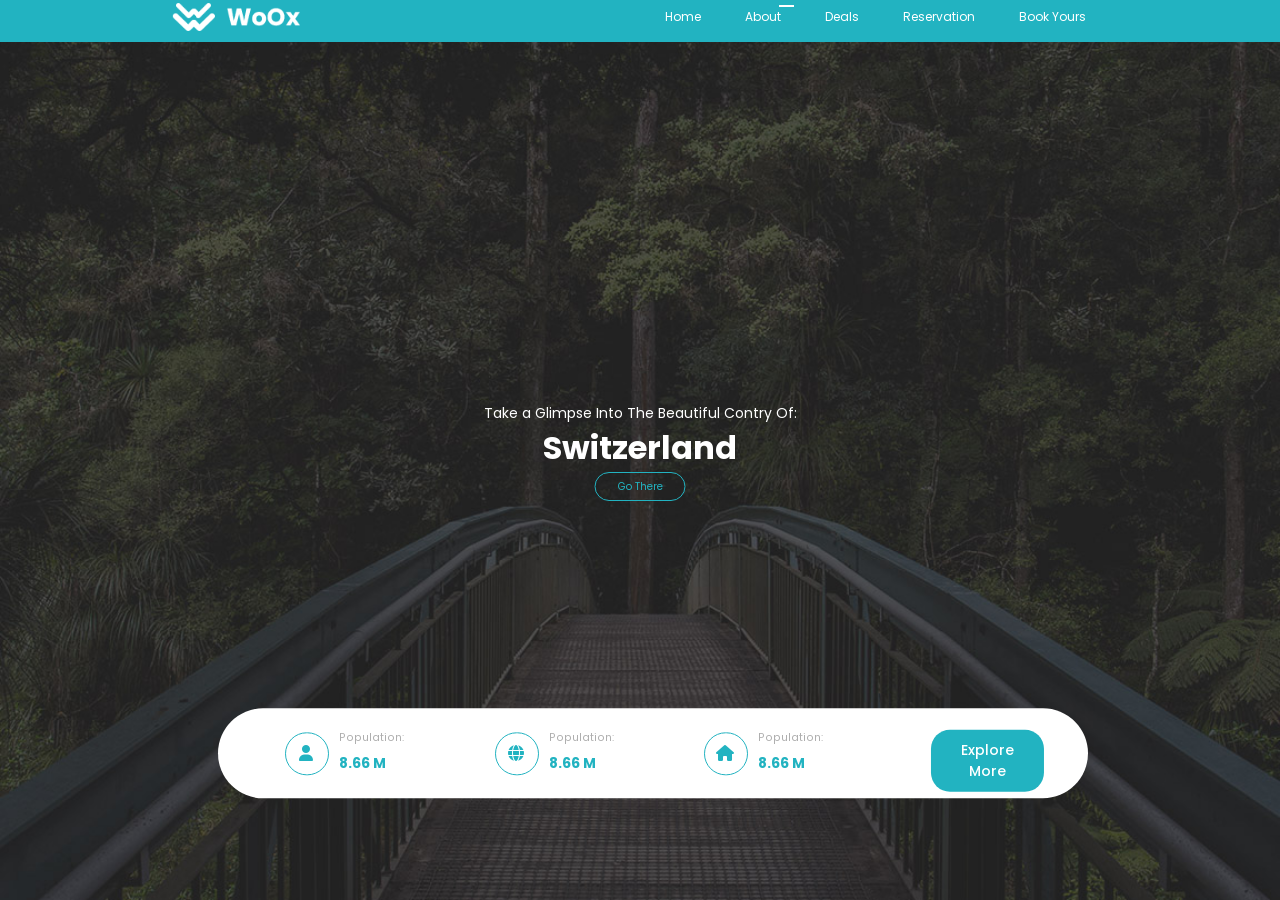
==== solution/index.html @ 1e4cce88 "Partie 1" ====
<!-- Le code relatif à l'execution de l'exercice se trouvera dans ce dossier 'Solution' -->

<!DOCTYPE html>
<html lang="en">

<head>
    <meta charset="UTF-8">
    <meta name="viewport" content="width=device-width, initial-scale=1.0">
    <link rel="stylesheet" href="style.css">
    <link rel="stylesheet" href="https://cdnjs.cloudflare.com/ajax/libs/font-awesome/6.7.2/css/all.min.css">
    <title>WoOX</title>
</head>

<body>
    <header>
        <!-- <img src="./assets/images/banner.jpg" class="banner" alt="banner"> -->
        <div class="navbar">
            <img src="./assets/images/logo.png" class="logo" alt="logo">
            <div class="list">
                <span class="home"></span>
                <ul>
                    <li>Home</li>
                    <li>About</li>
                    <li>Deals</li>
                    <li>Reservation</li>
                    <li>Book Yours</li>
                </ul>
            </div>
        </div>

        <div class="land">
            <div class="text">
                <p>Take a Glimpse Into The Beautiful Contry Of:</p>
                <h1>Switzerland</h1>
            </div>
            <span class="btn-submit" type="submit">Go There</span>
        </div>
        <div class="grid">
            <div class="pop">
               <span id="user"><i class="fa fa-user" aria-hidden="true"></i></span>  
                <div class="pop1">
                    <h6>Population:</h6>
                    <p>8.66 M</p>
                </div>
            </div>
            <div class="pop">
                <span id="user"><i class="fa fa-globe" aria-hidden="true"></i></span>
                <div class="pop1">
                    <h6>Population:</h6>
                    <p>8.66 M</p>
                </div>
            </div>
            <div class="pop">
                <span id="user"><i class="fa fa-home" aria-hidden="true"></i></span>
                <div class="pop1">
                    <h6>Population:</h6>
                    <p>8.66 M</p>
                </div>
            </div>
            <div class="btn-pop1">
                <span class="btn-valide">Explore More</span>
            </div>
        </div>
    </header>

    <!-- <section>
        <div class="grid1">
            <div class="visit">
                <h2>Visit One Of Our Countries Now</h2>
                <p>Lorem ipsum dolor sit amet consectetur adipisicing elit. Esse, amet <br> sint eius modi nisi
                    praesentium.
                </p>
            </div>
            <div class="travel">
                <div class="city">
                    <div class="three-row">
                        <div class="city1">
                            <img src="./assets/images/country-01.jpg" class="country" alt="">
                            <div class="one">
                                <div class="explore">
                                    <div>
                                        <h4>SWITZERLAND</h4>
                                        <p>Europe</p>
                                    </div>
                                    <span class="btn-more">Explore More</span>
                                </div>
                                <div>
                                    <p>
                                        WoOX ipsum dolor sit amet consectetur adipisicing elit. Esse, amet sint eius
                                        modi nisi praesentium. Lorem ipsum dolor sit amet consectetur adipisicing elit.
                                    </p>
                                    <hr>
                                    <div class="poup">
                                        <div class="popp">
                                            <i class="fa fa-user" aria-hidden="true"></i>
                                            <p class="nameuser">8.66 Mil People</p>
                                        </div>
                                        <div class="popp">
                                            <i class="fa fa-globe" aria-hidden="true"></i>
                                            <p>41.290 km2</p>
                                        </div>
                                        <div class="popp">
                                            <i class="fa fa-home" aria-hidden="true"></i>
                                            <p> $1.100.200</p>
                                        </div>
                                    </div>
                                    <hr>
                                    <div class="popp direction">
                                        <p>Need Directions ?</p>
                                        <i class="fa fa-long-arrow-right arrow" aria-hidden="true"></i>
                                    </div>
                                </div>
                                <div>
                                </div>
                            </div>
                        </div>
                        <hr class="row0">
                        <div class="city1">
                            <img src="./assets/images/country-02.jpg" class="country" alt="">
                            <div class="one">
                                <div class="explore">
                                    <div>
                                        <h4>CARIBBEAN</h4>
                                        <p>North America</p>
                                    </div>
                                    <span class="btn-more">Explore More</span>
                                </div>
                                <div class="">
                                    <p>
                                        WoOX ipsum dolor sit amet consectetur adipisicing elit. Esse, amet sint eius
                                        modi
                                        nisi praesentium. Lorem ipsum dolor sit amet consectetur adipisicing elit.
                                    </p>
                                    <hr>
                                    <div class="poup">
                                        <div class="popp">
                                            <i class="fa fa-user" aria-hidden="true"></i>
                                            <p class="nameuser">44.48 Mil People</p>
                                        </div>
                                        <div class="popp">
                                            <i class="fa fa-globe" aria-hidden="true"></i>
                                            <p>275.400 km2</p>
                                        </div>
                                        <div class="popp">
                                            <i class="fa fa-home" aria-hidden="true"></i>
                                            <p> $946.000</p>
                                        </div>
                                    </div>
                                    <hr>
                                    <div class="popp direction">
                                        <p>Need Directions ?</p>
                                        <i class="fa fa-long-arrow-right arrow" aria-hidden="true"></i>
                                    </div>
                                </div>
                                <div>
                                </div>
                            </div>
                        </div>
                        <hr class="row0">
                        <div class="city1">
                            <img src="./assets/images/country-03.jpg" class="country" alt="">
                            <div class="one">
                                <div class="explore">
                                    <div>
                                        <h4>FRANCE</h4>
                                        <p>Europe</p>
                                    </div>
                                    <span class="btn-more">Explore More</span>
                                </div>
                                <div class="text-3">
                                    <p>
                                        WoOX ipsum dolor sit amet consectetur adipisicing elit. Esse,<span>small amount
                                            of PayPal</span>
                                        nisi praesentium. Lorem ipsum dolor sit amet consectetur adipisicing elit.
                                    </p>
                                    <hr>
                                    <div class="poup">
                                        <div class="popp">
                                            <i class="fa fa-user" aria-hidden="true"></i>
                                            <p class="nameuser">67.41 Mil People</p>
                                        </div>
                                        <div class="popp">
                                            <i class="fa fa-globe" aria-hidden="true"></i>
                                            <p>551.500 km2</p>
                                        </div>
                                        <div class="popp">
                                            <i class="fa fa-home" aria-hidden="true"></i>
                                            <p> $425.600</p>
                                        </div>
                                    </div>
                                    <hr>
                                    <div class="popp direction">
                                        <p>Need Directions ?</p>
                                        <i class="fa fa-long-arrow-right arrow" aria-hidden="true"></i>
                                    </div>
                                </div>
                                <div>
                                </div>
                            </div>
                        </div>
                    </div>

                    <div class="maps">
                        <img src="./assets/images/map.png" class="map" alt="">
                    </div>
                </div>
                <div class="circle">
                    <i class="fa fa-long-arrow-left" aria-hidden="true"></i>
                    <span id="circle1" class="circle1">1</span>
                    <span id="circle2">2</span>
                    <span id="circle1" class="circle3">3</span>
                    <i class="fa fa-long-arrow-right" aria-hidden="true"></i>
                </div>
            </div>
        </div>
    </section>
    <footer>
        <div class="footer">
            <div class="img">
                <div class="reservation">
                    <h2>ARE YOU LOOKING TO TRAVEL ?</h2>
                <p>Make A Reservation By Clicking The Button</p>
                </div>
                <span class="btn-book">Book Yours Now</span>
            </div>
            <div class="bg-footer">
                <p>Copyright © 2036 WoOx Travel Company. All rights reserved.</p>
                <p>Design: <a href="#">TemplateMo</a></p>
            </div>
        </div>
    </footer> -->
</body>

</html>
---- solution/style.css ----
@import url('https://fonts.googleapis.com/css2?family=Poppins:ital,wght@0,100;0,200;0,300;0,400;0,500;0,600;0,700;0,800;0,900;1,100;1,200;1,300;1,400;1,500;1,600;1,700;1,800;1,900&display=swap');

body {
    font-family: "poppins", sans-serif;
    height: 100vh;
    background: url(./assets/images/banner.jpg) center/cover;
    position: relative;
}

* {
    margin: 0;
    padding: 0;
}

.navbar {
    display: flex;
    background-color: #22b3c1;
    width: 100%;
    height: 50px;
    position: absolute;
    top: -8px;
    justify-content: space-around;
    align-items: center;
}

.logo {
    width: 8rem;
    cursor: pointer;
}

.list ul {
    display: flex;
    align-items: center;
}

.list li {
    list-style: none;
    color: white;
    cursor: pointer;
    padding: 22px;
    font-family: "poppins", sans-serif;
    font-size: 12px;
}

.home {
    border-top: 2px solid #fff;
    width: 15px;
    position: absolute;
    top: 26%;
    right: 38%;
}

header .land {
    position: absolute;
    top: 50%;
    left: 50%;
    color: #fff;
    text-align: center;
    transform: translate(-50%, -50%);
}

.text p {
    font-size: 14px;
}

header .btn-submit {
    border: 1px solid #22b3c1;
    border-radius: 24px;
    font-size: 10px;
    padding: 2% 7%;
    color: #22b3c1;
    cursor: pointer;
}

header .grid {
    position: absolute;
    bottom: 13%;
    left: 17%;
    width: 68%;
    height: 10%;
    background-color: white;
    text-align: center;
    border-radius: 50px;
    transform: translateY(17%);
}

.grid {
    display: flex;
    justify-content: space-evenly;
}

.grid .pop {
    display: flex;
    align-items: center;
    margin-right: 9%;
    margin-left: -20%;
}

.grid .pop #user {
    background: #fff;
    border: 1px solid #22b3c1;
    border-radius: 50px;
    height: 25px;
    width: 26px;
    padding: 8px;
}

.grid .pop1 {
    display: block;
    padding: 10px;
}

.grid .pop1 h6 {
    color: #afafaf;
    font-weight: 400;
    position: absolute;
    top: 24%
}

.grid .pop1 p {
    position: absolute;
    font-size: 14px;
    font-weight: 700;
    color: #22b3c1;
}

.grid .pop i {
    color: #22b3c1;
    margin-left: 5%;
    margin-right: 12%;
}

.grid .btn-pop1 {
    background-color: #22b3c1;
    width: 13%;
    position: absolute;
    top: 36%;
    right: 7%;
    transform: translate(15%, -17%);
    border-radius: 19px;
    cursor: pointer;
}

span.btn-valide {
    display: flex;
    justify-content: center;
    align-items: center;
    font-size: 14px;
    padding: 10px;
    color: #ffffff;
    font-weight: 500;
}

/* Début de la section de la page */

/* section .grid1 {
    padding: 5% 22%;
}

section .grid1 .visit {
    display: flex;
    flex-direction: column;
}

.visit p {
    font-size: 11px;
    margin: 0;
    color: #afafaf;
}

.grid1 .travel {
    padding-top: 7%;
}

.grid1 .city1 {
    display: flex;
    flex-direction: row;
    margin: 4% 0%;
}

.one {
    width: 85vh;
    padding-left: 2%;
}

.city1 .explore {
    display: flex;
    justify-content: space-between;
    margin-top: -2%;
    line-height: 0px;
}

.grid1 .country {
    width: 47%;
    height: 27vh;
    border-radius: 8%;
}

.city1 p {
    font-size: 10px;
    color: #afafaf;
}

span.btn-more {
    background-color: #22b3c1;
    position: absolute;
    right: 33%;
    margin-top: 8px;
    font-size: 14px;
    border-radius: 19px;
    cursor: pointer;
    padding: 16px;
    color: #ffffff
}

.poup {
    display: flex;
    justify-content: space-between;
}

.popp {
    display: flex;
    flex-direction: row;
    align-items: center;
    color: #afafaf;
}

.popp .nameuser,
.arrow {
    margin-left: 10px;
}

.popp .fa-globe,
.fa-home {
    margin-right: 10px;
}

.direction {
    cursor: pointer;
}

.direction p {
    color: #22b3c1;
    font-size: 12px;
}

.direction i {
    color: #22b3c1;
}

.three-row .row0 {
    width: 100%;
    margin-left: 0%;
}

.text-3 p {
    cursor: pointer;
}

.text-3 p span,
.fa-long-arrow-left {
    color: #22b3c1;
}

.grid1 .city {
    display: flex;
    flex-direction: row;
    width: 76vw 1094.4px;
}

.city .map {
    border-radius: 7%;
    width: 33vh;
    margin-left: 20%;
}

.travel .circle {
    position: relative;
    left: 27%;
    margin-top: 3%;
    cursor: pointer;
}

.circle .fa-long-arrow-right {
    margin-left: 16%;
    color: #22b3c1;
}

#circle1 {
    height: 25px;
    width: 26px;
    border: 1px solid #22b3c1;
    position: absolute;
    border-radius: 150px;
    text-align: center;
    color: #22b3c1;
}

.circle1 {
    margin-left: 1%;
}

#circle2 {
    height: 25px;
    width: 26px;
    background-color: #22b3c1;
    border: 1px solid #22b3c1;
    position: absolute;
    border-radius: 150px;
    text-align: center;
    color: #ffffff;
    left: 8.5%;
}

.circle3 {
    margin-left: 11%;
}

footer .img {
    background: url(./assets/images/cta-bg.jpg) center/cover;
    display: flex;
    flex-direction: row;
    justify-content: space-around;
    align-items: center;
    color: #ffffff;
    padding: 3%;
}

.img span.btn-book {
    border: 1px solid #fff;
    border-radius: 30px;
    width: 8%;
    padding: 9px;
    font-size: 11px;
    text-align: center;
    cursor: pointer;
}

.bg-footer {
    background: #22b3c1;
    margin-top: -2%;
    padding: 10px;
    text-align: center;
}

.bg-footer p {
    line-height: 13px;
    color: #fff;
    font-size: 12px;
    font-weight: 300;
}

.bg-footer a {
    text-decoration: none;
    color: #fff;
} */
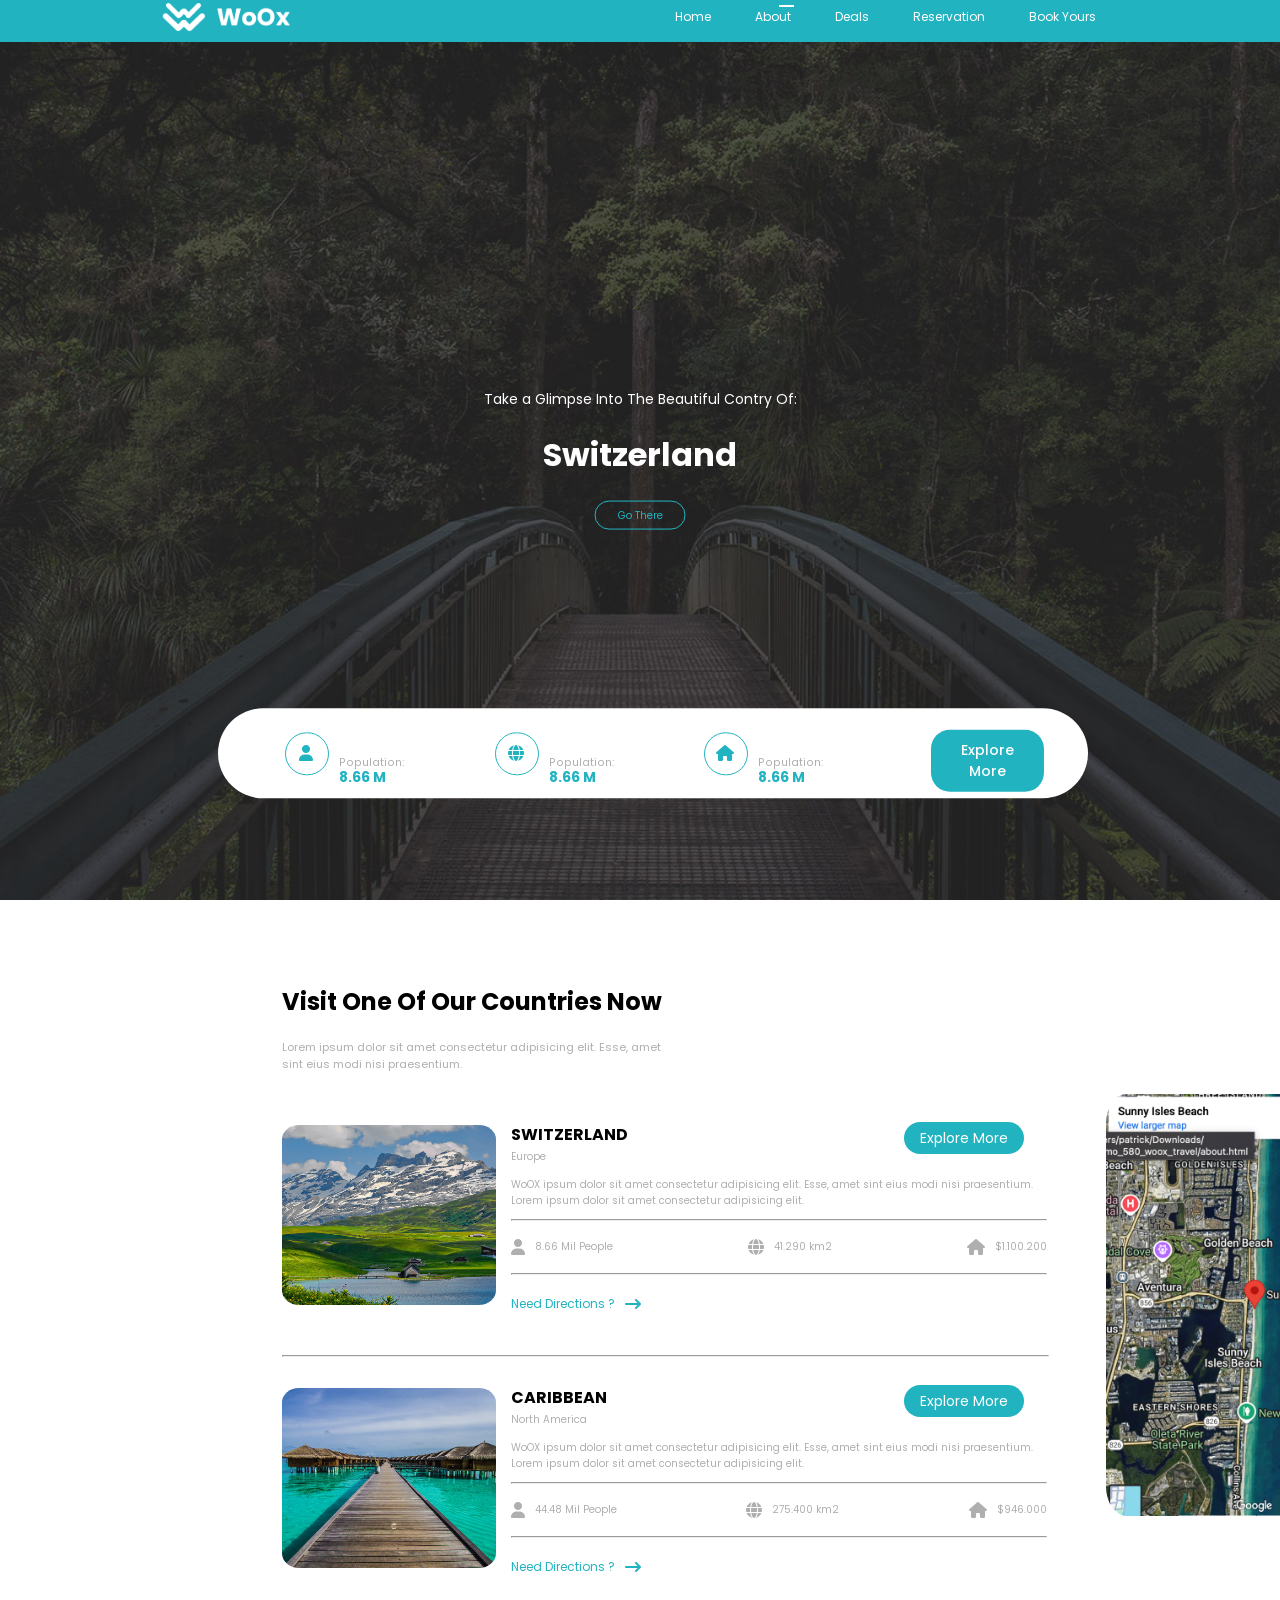
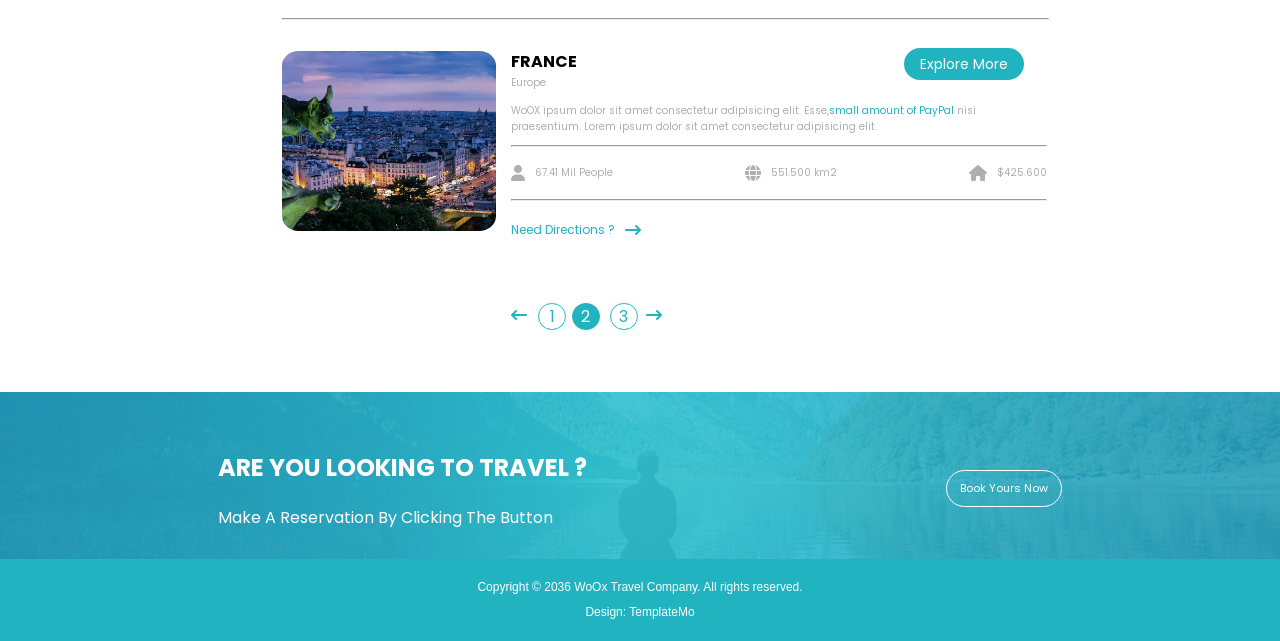
==== commit 7e9dc3e0: "partie 2" ====
--- a/solution/index.html
+++ b/solution/index.html
@@ -1,4 +1,3 @@
-
 <!-- Le code relatif à l'execution de l'exercice se trouvera dans ce dossier 'Solution' -->
 
 <!DOCTYPE html>
@@ -64,7 +63,7 @@
         </div>
     </header>
 
-    <!-- <section>
+    <section>
         <div class="grid1">
             <div class="visit">
                 <h2>Visit One Of Our Countries Now</h2>
@@ -229,7 +228,7 @@
                 <p>Design: <a href="#">TemplateMo</a></p>
             </div>
         </div>
-    </footer> -->
+    </footer> 
 </body>
 
 </html>
--- a/solution/style.css
+++ b/solution/style.css
@@ -2,14 +2,15 @@
 
 body {
     font-family: "poppins", sans-serif;
+    margin: 0;
+    padding: 0;
+}
+
+header {
     height: 100vh;
     background: url(./assets/images/banner.jpg) center/cover;
     position: relative;
-}
-
-* {
-    margin: 0;
-    padding: 0;
+    background-repeat: no-repeat;
 }
 
 .navbar {
@@ -153,7 +154,7 @@
 
 /* Début de la section de la page */
 
-/* section .grid1 {
+section .grid1 {
     padding: 5% 22%;
 }
 
@@ -169,7 +170,7 @@
 }
 
 .grid1 .travel {
-    padding-top: 7%;
+    padding-top: 3%;
 }
 
 .grid1 .city1 {
@@ -191,8 +192,8 @@
 }
 
 .grid1 .country {
-    width: 47%;
-    height: 27vh;
+    width: 40%;
+    height: 20vh;
     border-radius: 8%;
 }
 
@@ -204,7 +205,7 @@
 span.btn-more {
     background-color: #22b3c1;
     position: absolute;
-    right: 33%;
+    right: 20%;
     margin-top: 8px;
     font-size: 14px;
     border-radius: 19px;
@@ -246,6 +247,11 @@
 
 .direction i {
     color: #22b3c1;
+}
+
+.line {
+    /* border-bottom-width: thin;
+     border-bottom-style: solid; */
 }
 
 .three-row .row0 {
@@ -276,7 +282,7 @@
 
 .travel .circle {
     position: relative;
-    left: 27%;
+    left: 32%;
     margin-top: 3%;
     cursor: pointer;
 }
@@ -353,4 +359,4 @@
 .bg-footer a {
     text-decoration: none;
     color: #fff;
-} */+}
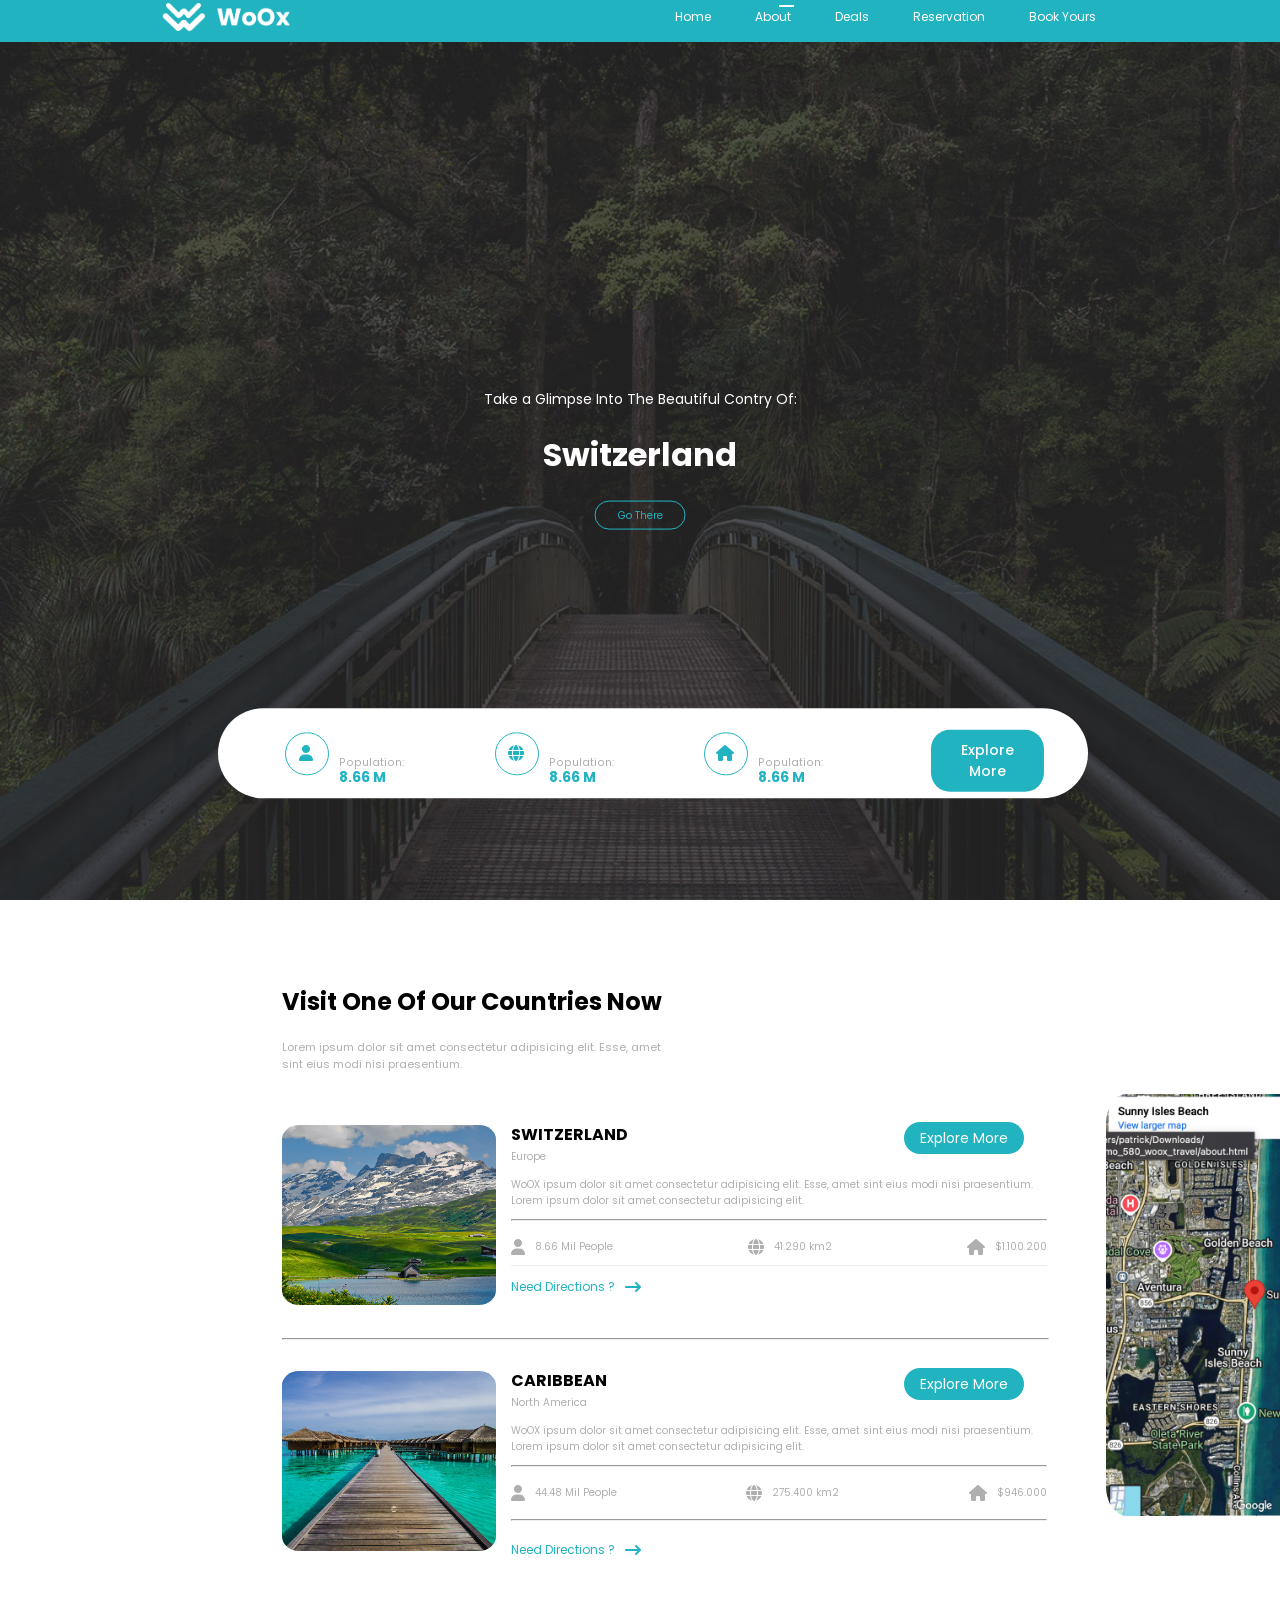
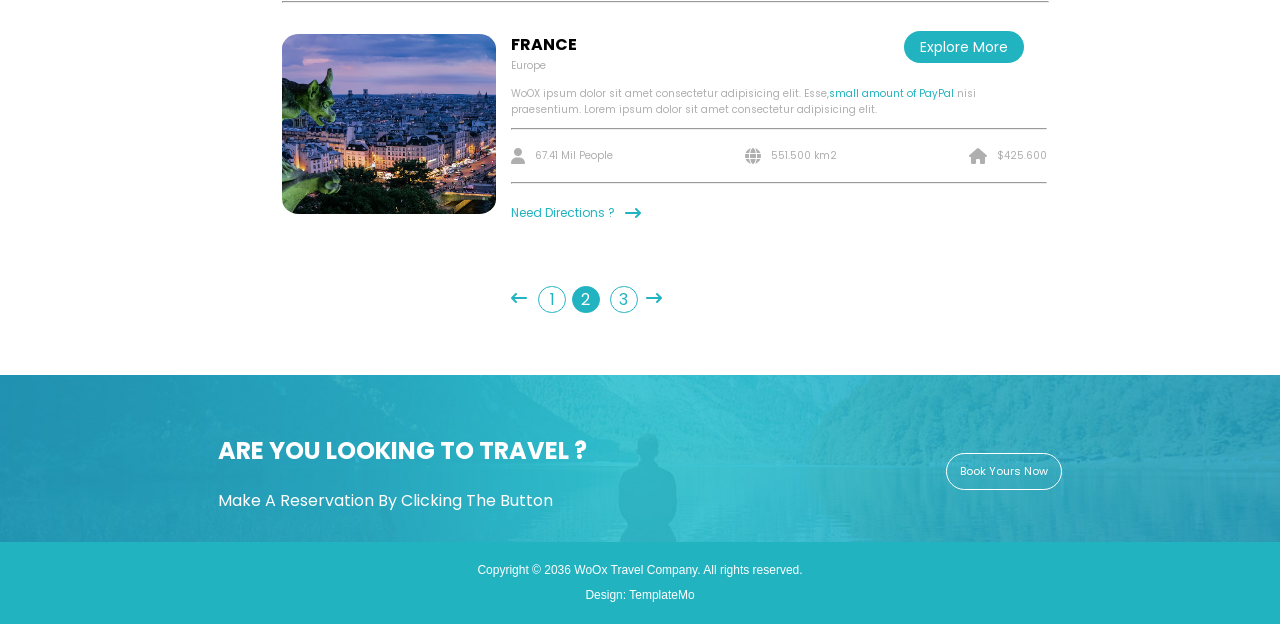
==== commit 98e5308e: "ajout d'un divider avec bordure 1px" ====
--- a/solution/index.html
+++ b/solution/index.html
@@ -104,7 +104,7 @@
                                             <p> $1.100.200</p>
                                         </div>
                                     </div>
-                                    <hr>
+                                    <div class="divider"></div>
                                     <div class="popp direction">
                                         <p>Need Directions ?</p>
                                         <i class="fa fa-long-arrow-right arrow" aria-hidden="true"></i>
--- a/solution/style.css
+++ b/solution/style.css
@@ -254,6 +254,10 @@
      border-bottom-style: solid; */
 }
 
+.divider {
+    border-bottom: 1px solid #eee;
+}
+
 .three-row .row0 {
     width: 100%;
     margin-left: 0%;
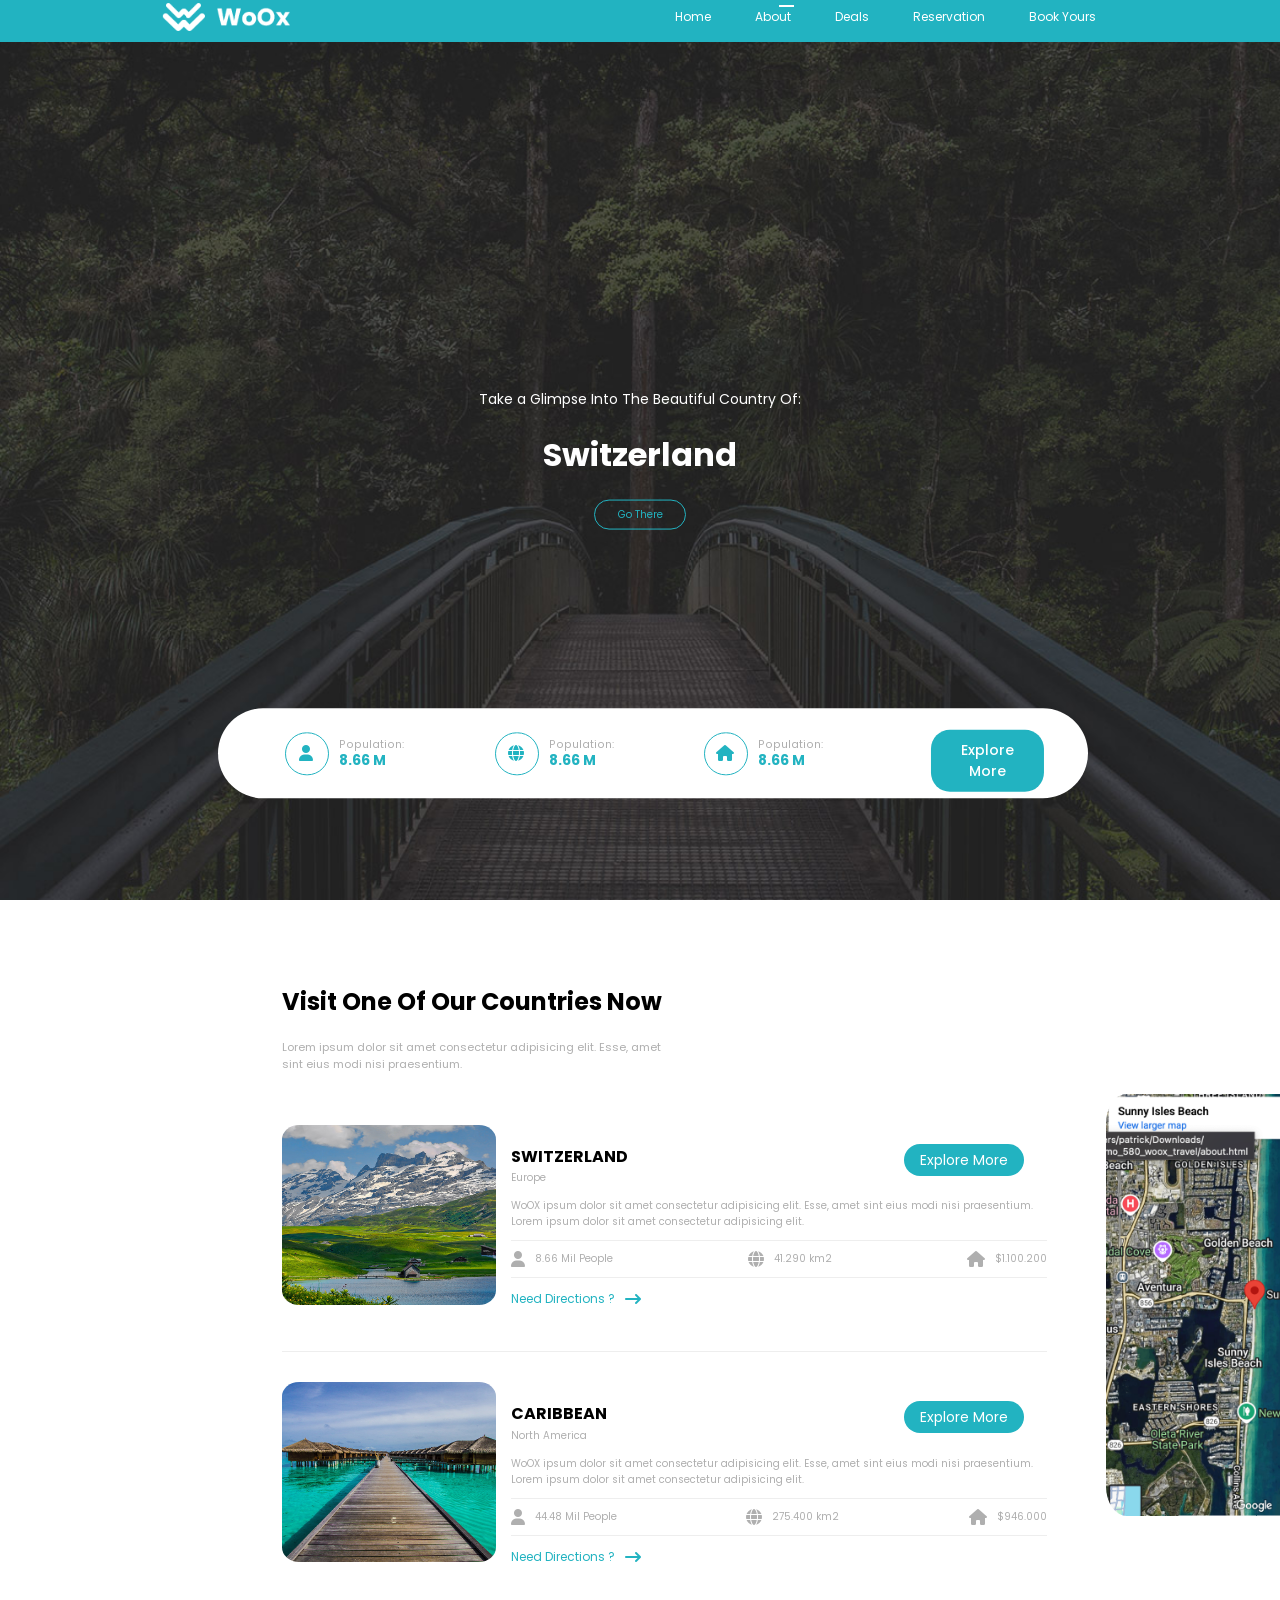
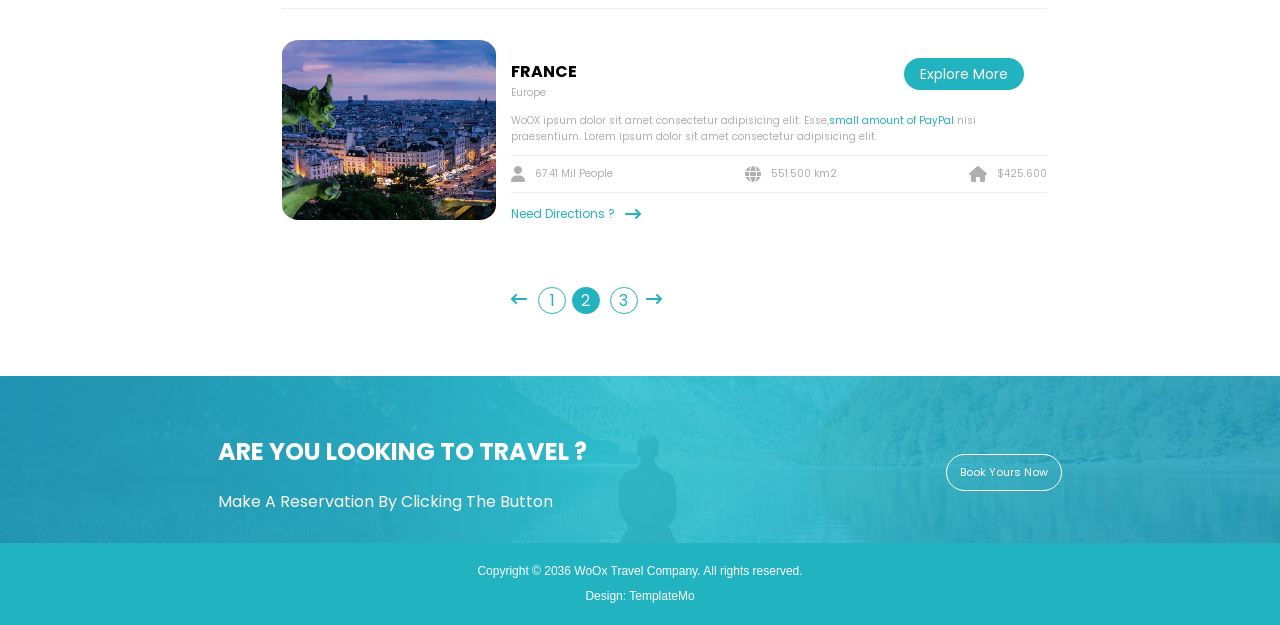
==== commit 8e5b619b: "correction" ====
--- a/solution/index.html
+++ b/solution/index.html
@@ -30,7 +30,7 @@
 
         <div class="land">
             <div class="text">
-                <p>Take a Glimpse Into The Beautiful Contry Of:</p>
+                <p>Take a Glimpse Into The Beautiful Country Of:</p>
                 <h1>Switzerland</h1>
             </div>
             <span class="btn-submit" type="submit">Go There</span>
@@ -89,7 +89,7 @@
                                         WoOX ipsum dolor sit amet consectetur adipisicing elit. Esse, amet sint eius
                                         modi nisi praesentium. Lorem ipsum dolor sit amet consectetur adipisicing elit.
                                     </p>
-                                    <hr>
+                                    <div class="divider row0"></div>
                                     <div class="poup">
                                         <div class="popp">
                                             <i class="fa fa-user" aria-hidden="true"></i>
@@ -114,7 +114,7 @@
                                 </div>
                             </div>
                         </div>
-                        <hr class="row0">
+                        <div class="divider row0"></div>
                         <div class="city1">
                             <img src="./assets/images/country-02.jpg" class="country" alt="">
                             <div class="one">
@@ -131,7 +131,7 @@
                                         modi
                                         nisi praesentium. Lorem ipsum dolor sit amet consectetur adipisicing elit.
                                     </p>
-                                    <hr>
+                                    <div class="divider row0"></div>
                                     <div class="poup">
                                         <div class="popp">
                                             <i class="fa fa-user" aria-hidden="true"></i>
@@ -146,7 +146,7 @@
                                             <p> $946.000</p>
                                         </div>
                                     </div>
-                                    <hr>
+                                    <div class="divider row0"></div>
                                     <div class="popp direction">
                                         <p>Need Directions ?</p>
                                         <i class="fa fa-long-arrow-right arrow" aria-hidden="true"></i>
@@ -156,7 +156,7 @@
                                 </div>
                             </div>
                         </div>
-                        <hr class="row0">
+                       <div class="divider row0"></div>
                         <div class="city1">
                             <img src="./assets/images/country-03.jpg" class="country" alt="">
                             <div class="one">
@@ -173,7 +173,7 @@
                                             of PayPal</span>
                                         nisi praesentium. Lorem ipsum dolor sit amet consectetur adipisicing elit.
                                     </p>
-                                    <hr>
+                                 <div class="divider row0"></div>
                                     <div class="poup">
                                         <div class="popp">
                                             <i class="fa fa-user" aria-hidden="true"></i>
@@ -188,7 +188,7 @@
                                             <p> $425.600</p>
                                         </div>
                                     </div>
-                                    <hr>
+                                    <div class="divider row0"></div>
                                     <div class="popp direction">
                                         <p>Need Directions ?</p>
                                         <i class="fa fa-long-arrow-right arrow" aria-hidden="true"></i>
--- a/solution/style.css
+++ b/solution/style.css
@@ -115,11 +115,12 @@
     color: #afafaf;
     font-weight: 400;
     position: absolute;
-    top: 24%
+    top: 5%
 }
 
 .grid .pop1 p {
     position: absolute;
+    bottom: 14%;
     font-size: 14px;
     font-weight: 700;
     color: #22b3c1;
@@ -187,7 +188,7 @@
 .city1 .explore {
     display: flex;
     justify-content: space-between;
-    margin-top: -2%;
+    margin-top: 2%;
     line-height: 0px;
 }
 
@@ -247,11 +248,6 @@
 
 .direction i {
     color: #22b3c1;
-}
-
-.line {
-    /* border-bottom-width: thin;
-     border-bottom-style: solid; */
 }
 
 .divider {
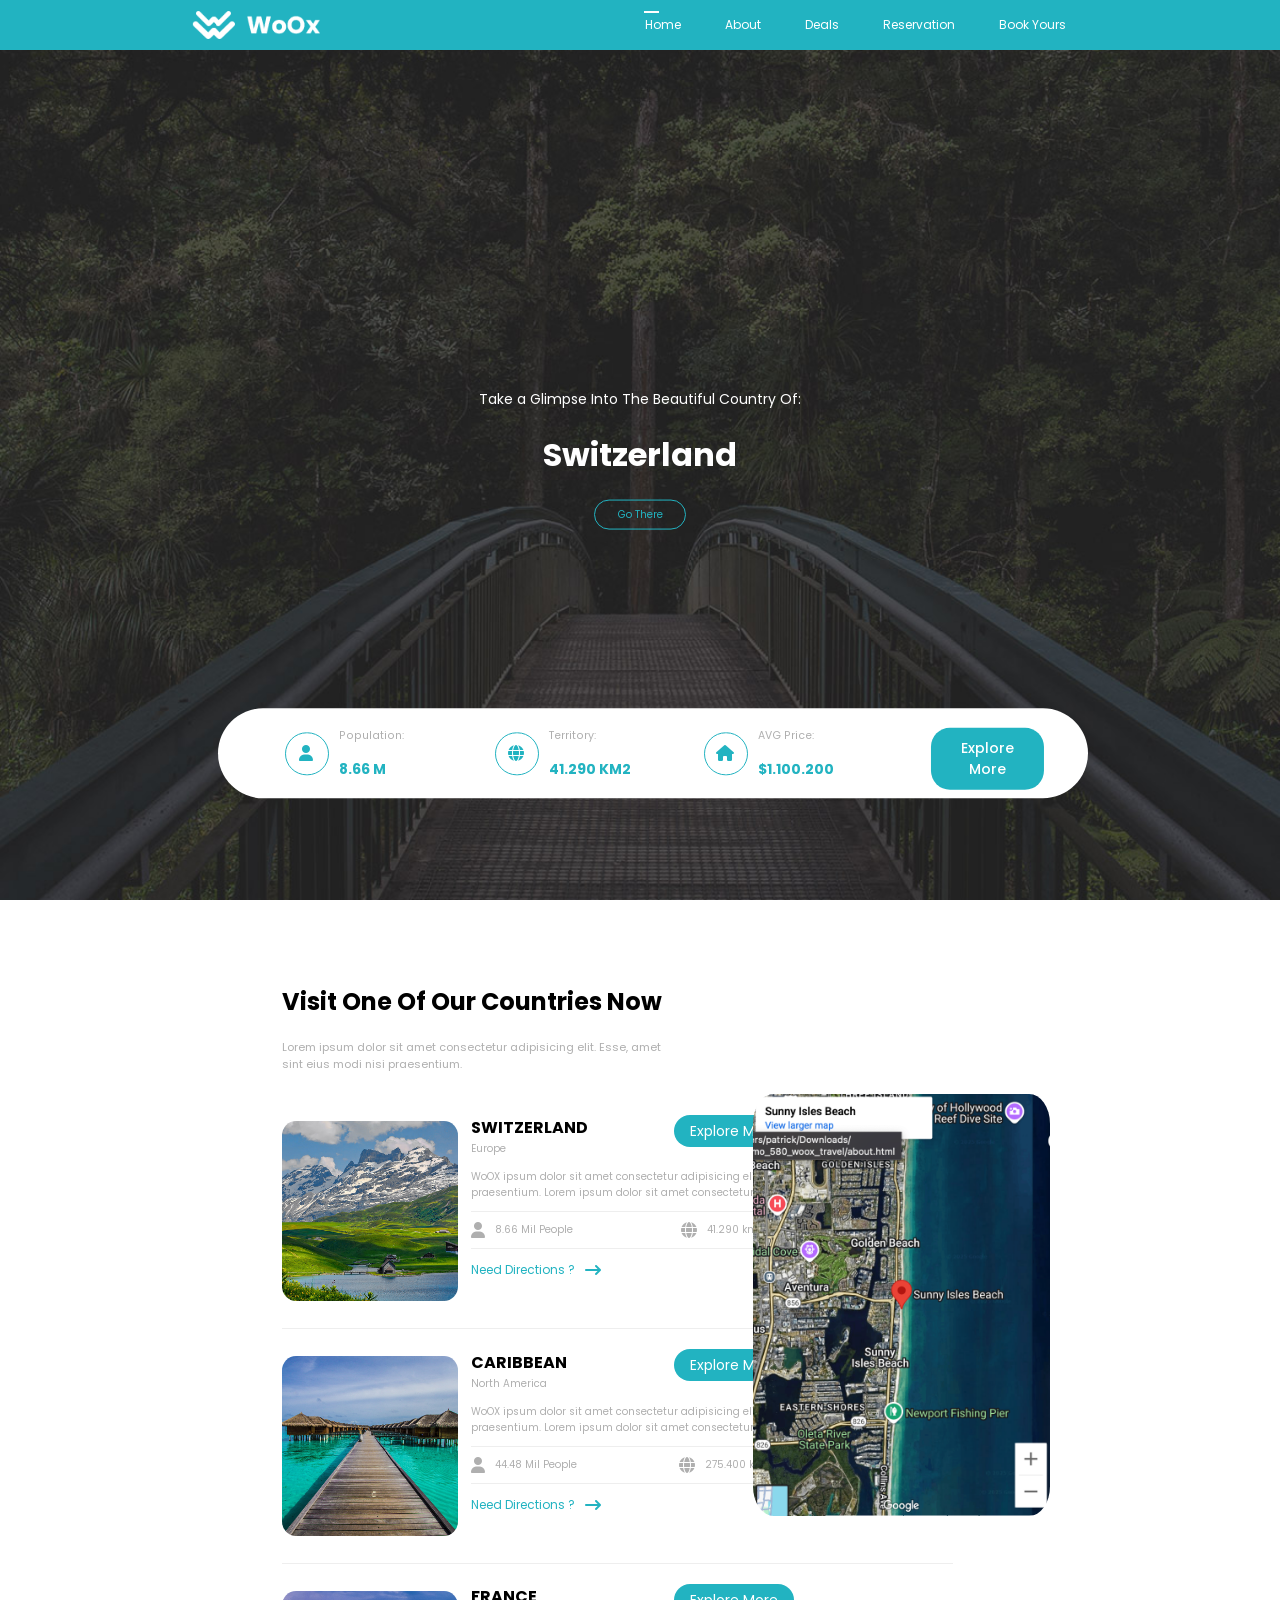
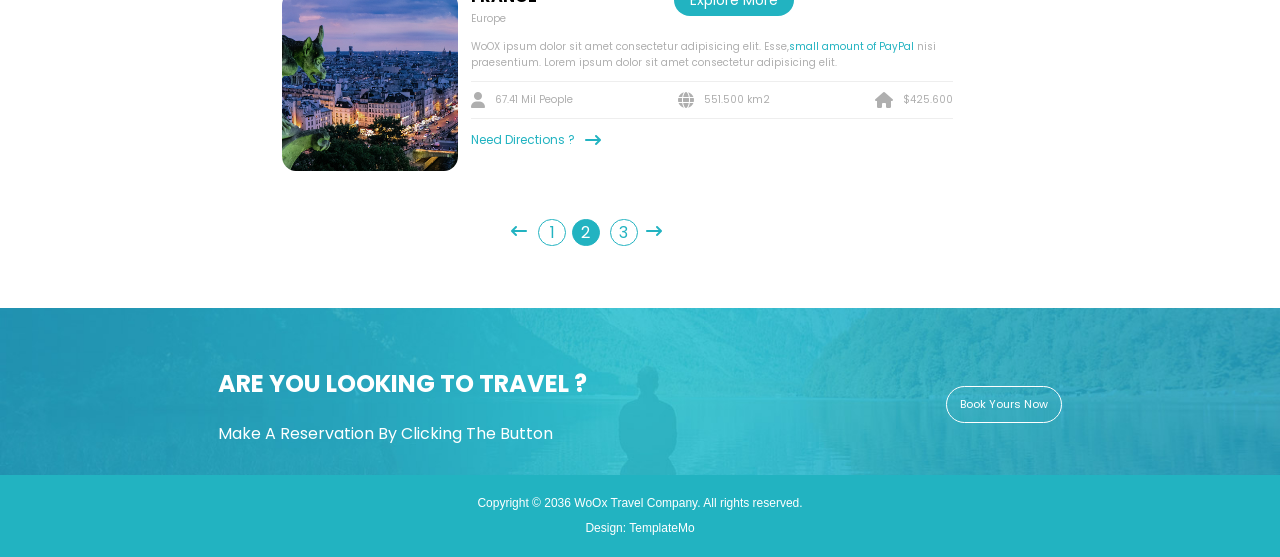
==== commit bdd86b50: "texte et chiffres" ====
--- a/solution/index.html
+++ b/solution/index.html
@@ -46,15 +46,15 @@
             <div class="pop">
                 <span id="user"><i class="fa fa-globe" aria-hidden="true"></i></span>
                 <div class="pop1">
-                    <h6>Population:</h6>
-                    <p>8.66 M</p>
+                    <h6>Territory:</h6>
+                    <p>41.290 KM2</p>
                 </div>
             </div>
             <div class="pop">
                 <span id="user"><i class="fa fa-home" aria-hidden="true"></i></span>
                 <div class="pop1">
-                    <h6>Population:</h6>
-                    <p>8.66 M</p>
+                    <h6>AVG Price:</h6>
+                    <p>$1.100.200</p>
                 </div>
             </div>
             <div class="btn-pop1">
--- a/solution/style.css
+++ b/solution/style.css
@@ -18,8 +18,7 @@
     background-color: #22b3c1;
     width: 100%;
     height: 50px;
-    position: absolute;
-    top: -8px;
+    position: relative;
     justify-content: space-around;
     align-items: center;
 }
@@ -27,8 +26,13 @@
 .logo {
     width: 8rem;
     cursor: pointer;
-}
-
+    position: absolute;
+    left: 15%;
+}
+.list{
+    position: absolute;
+    right: 15%;
+}
 .list ul {
     display: flex;
     align-items: center;
@@ -47,8 +51,8 @@
     border-top: 2px solid #fff;
     width: 15px;
     position: absolute;
-    top: 26%;
-    right: 38%;
+    top: 35%;
+    left: 12%;
 }
 
 header .land {
@@ -115,12 +119,12 @@
     color: #afafaf;
     font-weight: 400;
     position: absolute;
-    top: 5%
+    top: -5%;
 }
 
 .grid .pop1 p {
     position: absolute;
-    bottom: 14%;
+    bottom: 5%;
     font-size: 14px;
     font-weight: 700;
     color: #22b3c1;
@@ -136,7 +140,7 @@
     background-color: #22b3c1;
     width: 13%;
     position: absolute;
-    top: 36%;
+    top: 33%;
     right: 7%;
     transform: translate(15%, -17%);
     border-radius: 19px;
@@ -181,19 +185,19 @@
 }
 
 .one {
-    width: 85vh;
+    width: 55vh;
     padding-left: 2%;
 }
 
 .city1 .explore {
     display: flex;
     justify-content: space-between;
-    margin-top: 2%;
+    margin-top: -3%;
     line-height: 0px;
 }
 
 .grid1 .country {
-    width: 40%;
+    /* width: 40%; */
     height: 20vh;
     border-radius: 8%;
 }
@@ -206,7 +210,7 @@
 span.btn-more {
     background-color: #22b3c1;
     position: absolute;
-    right: 20%;
+    right: 38%;
     margin-top: 8px;
     font-size: 14px;
     border-radius: 19px;
@@ -227,6 +231,10 @@
     color: #afafaf;
 }
 
+.popp p {
+    cursor: pointer;
+}
+
 .popp .nameuser,
 .arrow {
     margin-left: 10px;
@@ -277,7 +285,8 @@
 .city .map {
     border-radius: 7%;
     width: 33vh;
-    margin-left: 20%;
+    position: absolute;
+    right: 18%;
 }
 
 .travel .circle {
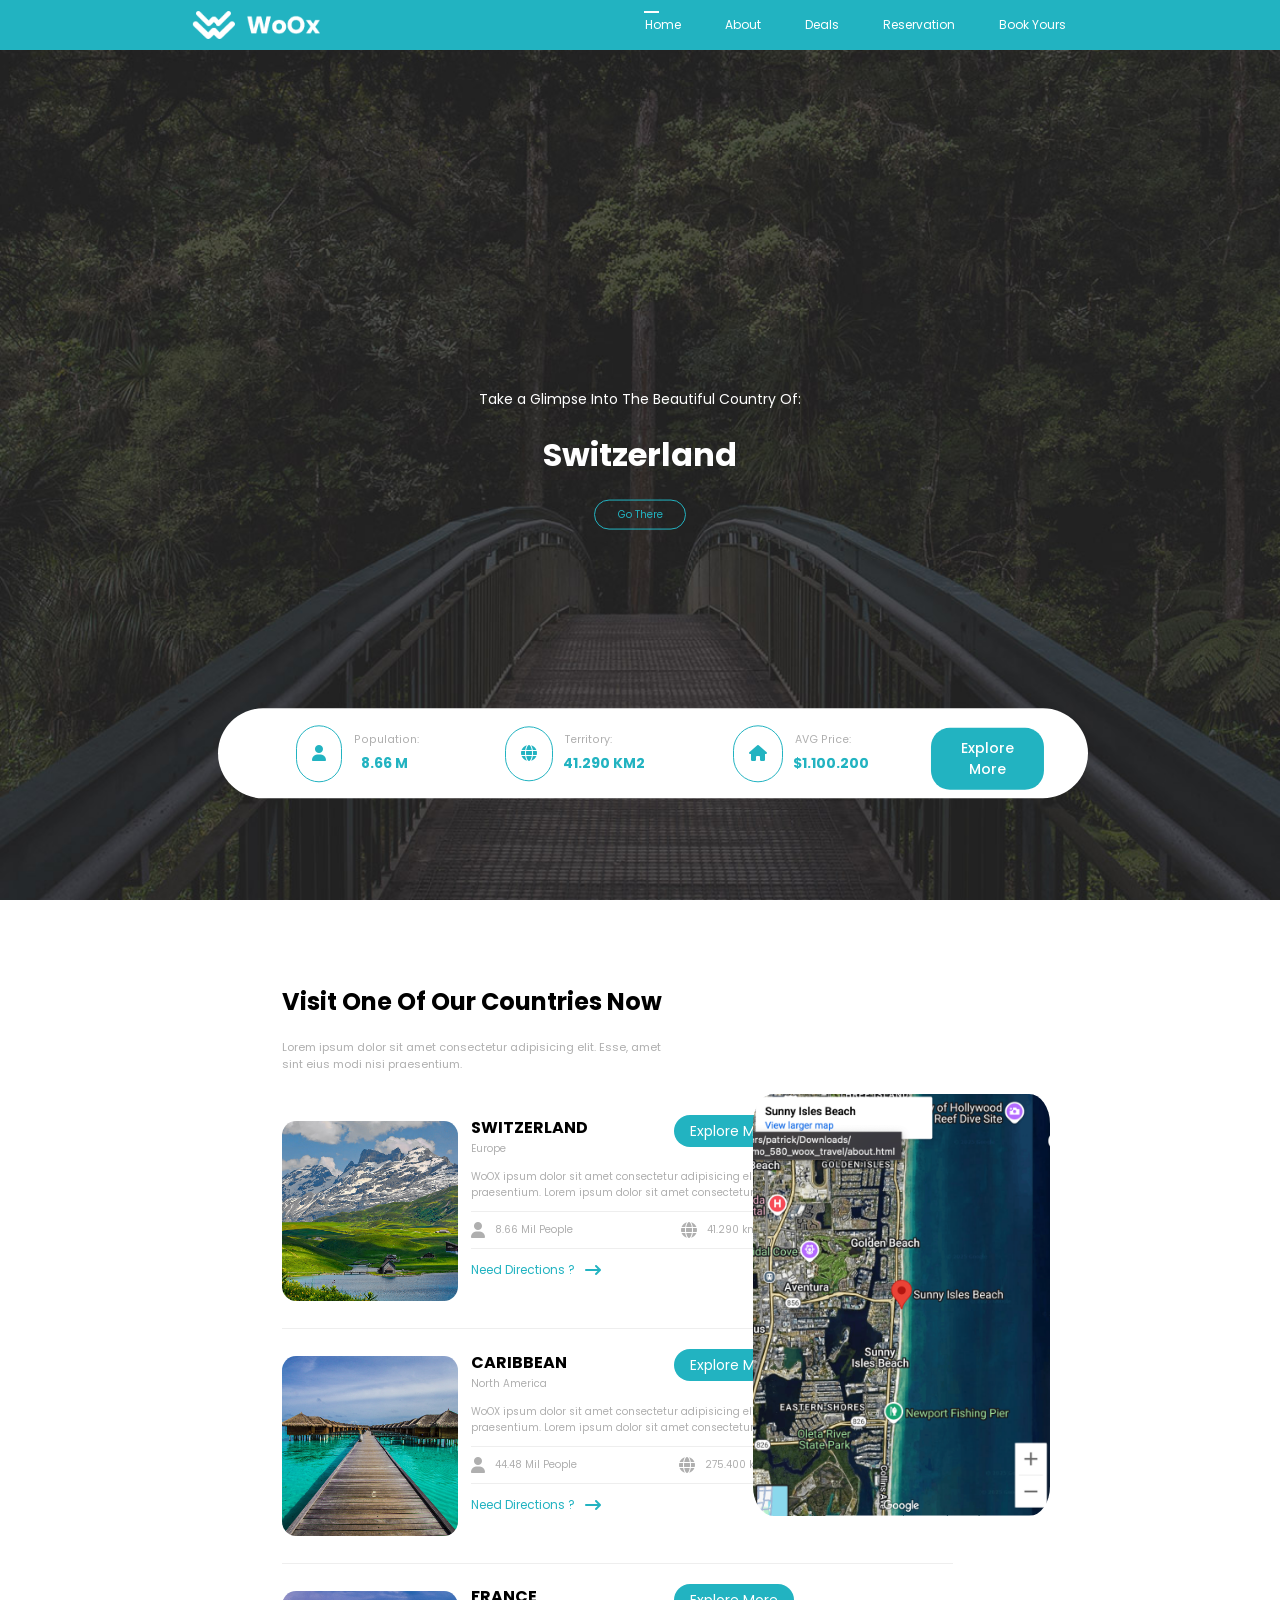
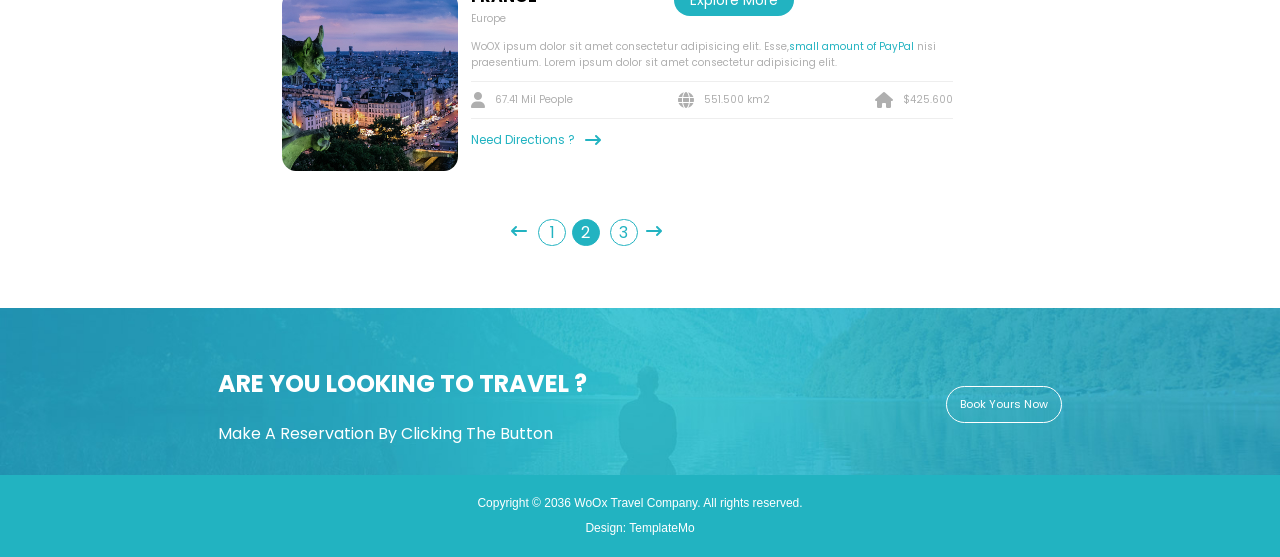
==== commit dac77518: "bloc pop" ====
--- a/solution/index.html
+++ b/solution/index.html
@@ -37,17 +37,18 @@
         </div>
         <div class="grid">
             <div class="pop">
-               <span id="user"><i class="fa fa-user" aria-hidden="true"></i></span>  
+                <span id="user"><i class="fa fa-user" aria-hidden="true"></i></span>
                 <div class="pop1">
                     <h6>Population:</h6>
                     <p>8.66 M</p>
                 </div>
             </div>
             <div class="pop">
-                <span id="user"><i class="fa fa-globe" aria-hidden="true"></i></span>
+                <div>
+                    <span id="user"><i class="fa fa-globe fa-1x" aria-hidden="true"></i></span>
+                </div>
                 <div class="pop1">
-                    <h6>Territory:</h6>
-                    <p>41.290 KM2</p>
+                    <h6>Territory:</h6><p>41.290 KM2</p>
                 </div>
             </div>
             <div class="pop">
@@ -156,7 +157,7 @@
                                 </div>
                             </div>
                         </div>
-                       <div class="divider row0"></div>
+                        <div class="divider row0"></div>
                         <div class="city1">
                             <img src="./assets/images/country-03.jpg" class="country" alt="">
                             <div class="one">
@@ -173,7 +174,7 @@
                                             of PayPal</span>
                                         nisi praesentium. Lorem ipsum dolor sit amet consectetur adipisicing elit.
                                     </p>
-                                 <div class="divider row0"></div>
+                                    <div class="divider row0"></div>
                                     <div class="poup">
                                         <div class="popp">
                                             <i class="fa fa-user" aria-hidden="true"></i>
@@ -219,7 +220,7 @@
             <div class="img">
                 <div class="reservation">
                     <h2>ARE YOU LOOKING TO TRAVEL ?</h2>
-                <p>Make A Reservation By Clicking The Button</p>
+                    <p>Make A Reservation By Clicking The Button</p>
                 </div>
                 <span class="btn-book">Book Yours Now</span>
             </div>
@@ -228,7 +229,7 @@
                 <p>Design: <a href="#">TemplateMo</a></p>
             </div>
         </div>
-    </footer> 
+    </footer>
 </body>
 
 </html>
--- a/solution/style.css
+++ b/solution/style.css
@@ -97,43 +97,41 @@
 .grid .pop {
     display: flex;
     align-items: center;
-    margin-right: 9%;
-    margin-left: -20%;
+    margin-left: -15%;
 }
 
 .grid .pop #user {
     background: #fff;
     border: 1px solid #22b3c1;
-    border-radius: 50px;
-    height: 25px;
-    width: 26px;
-    padding: 8px;
+    border-radius: 25px;
+    padding: 15px;
 }
 
 .grid .pop1 {
-    display: block;
+    display: flex;
     padding: 10px;
+    justify-content: center;
+    align-items: center;
+    flex-direction: column;
+    gap: 5px;
 }
 
 .grid .pop1 h6 {
     color: #afafaf;
     font-weight: 400;
-    position: absolute;
-    top: -5%;
+    margin: auto auto auto 3%;
 }
 
 .grid .pop1 p {
-    position: absolute;
-    bottom: 5%;
     font-size: 14px;
     font-weight: 700;
     color: #22b3c1;
+    margin: auto;
 }
 
 .grid .pop i {
     color: #22b3c1;
-    margin-left: 5%;
-    margin-right: 12%;
+   margin: auto;
 }
 
 .grid .btn-pop1 {
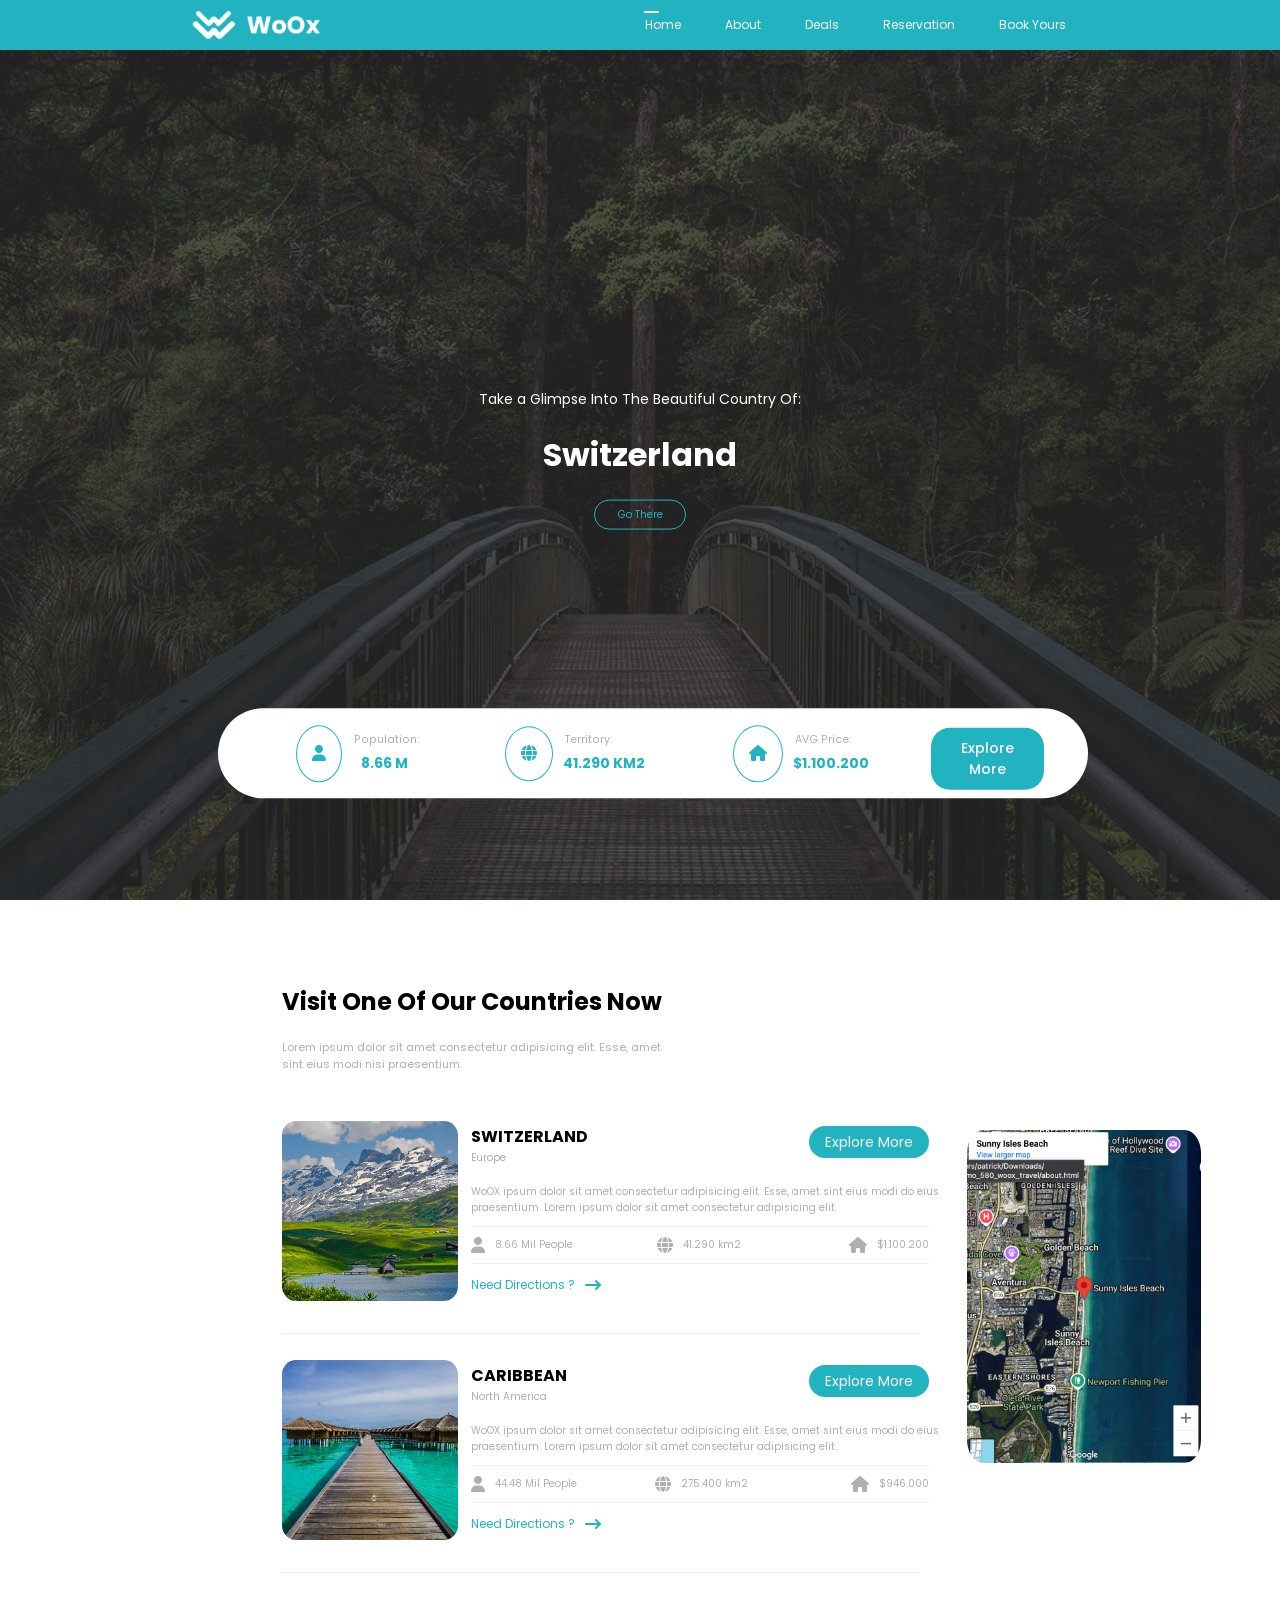
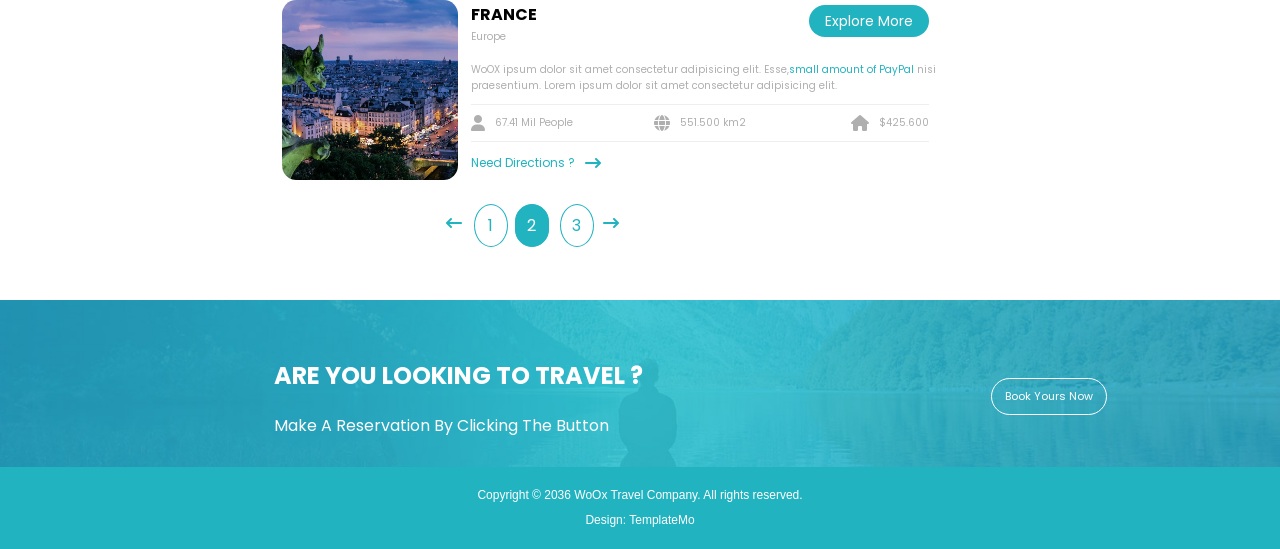
==== commit 647cc78d: "Etape terminée" ====
--- a/solution/index.html
+++ b/solution/index.html
@@ -88,7 +88,7 @@
                                 <div>
                                     <p>
                                         WoOX ipsum dolor sit amet consectetur adipisicing elit. Esse, amet sint eius
-                                        modi nisi praesentium. Lorem ipsum dolor sit amet consectetur adipisicing elit.
+                                        modi do eius praesentium. Lorem ipsum dolor sit amet consectetur adipisicing elit.
                                     </p>
                                     <div class="divider row0"></div>
                                     <div class="poup">
@@ -96,16 +96,16 @@
                                             <i class="fa fa-user" aria-hidden="true"></i>
                                             <p class="nameuser">8.66 Mil People</p>
                                         </div>
-                                        <div class="popp">
+                                        <div class="popp globe">
                                             <i class="fa fa-globe" aria-hidden="true"></i>
                                             <p>41.290 km2</p>
                                         </div>
-                                        <div class="popp">
+                                        <div class="popp globe">
                                             <i class="fa fa-home" aria-hidden="true"></i>
                                             <p> $1.100.200</p>
                                         </div>
                                     </div>
-                                    <div class="divider"></div>
+                                    <div class="divider row0"></div>
                                     <div class="popp direction">
                                         <p>Need Directions ?</p>
                                         <i class="fa fa-long-arrow-right arrow" aria-hidden="true"></i>
@@ -129,8 +129,7 @@
                                 <div class="">
                                     <p>
                                         WoOX ipsum dolor sit amet consectetur adipisicing elit. Esse, amet sint eius
-                                        modi
-                                        nisi praesentium. Lorem ipsum dolor sit amet consectetur adipisicing elit.
+                                        modi do eius praesentium.  Lorem ipsum dolor sit amet consectetur adipisicing elit.
                                     </p>
                                     <div class="divider row0"></div>
                                     <div class="poup">
@@ -138,16 +137,16 @@
                                             <i class="fa fa-user" aria-hidden="true"></i>
                                             <p class="nameuser">44.48 Mil People</p>
                                         </div>
-                                        <div class="popp">
+                                        <div class="popp globe">
                                             <i class="fa fa-globe" aria-hidden="true"></i>
                                             <p>275.400 km2</p>
                                         </div>
-                                        <div class="popp">
+                                        <div class="popp globe">
                                             <i class="fa fa-home" aria-hidden="true"></i>
                                             <p> $946.000</p>
                                         </div>
                                     </div>
-                                    <div class="divider row0"></div>
+                                    <div class="divider  row0"></div>
                                     <div class="popp direction">
                                         <p>Need Directions ?</p>
                                         <i class="fa fa-long-arrow-right arrow" aria-hidden="true"></i>
@@ -180,11 +179,11 @@
                                             <i class="fa fa-user" aria-hidden="true"></i>
                                             <p class="nameuser">67.41 Mil People</p>
                                         </div>
-                                        <div class="popp">
+                                        <div class="popp globe">
                                             <i class="fa fa-globe" aria-hidden="true"></i>
                                             <p>551.500 km2</p>
                                         </div>
-                                        <div class="popp">
+                                        <div class="popp globe">
                                             <i class="fa fa-home" aria-hidden="true"></i>
                                             <p> $425.600</p>
                                         </div>
@@ -208,7 +207,7 @@
                 <div class="circle">
                     <i class="fa fa-long-arrow-left" aria-hidden="true"></i>
                     <span id="circle1" class="circle1">1</span>
-                    <span id="circle2">2</span>
+                    <span id="circle2" class="circle2">2</span>
                     <span id="circle1" class="circle3">3</span>
                     <i class="fa fa-long-arrow-right" aria-hidden="true"></i>
                 </div>
--- a/solution/style.css
+++ b/solution/style.css
@@ -29,10 +29,12 @@
     position: absolute;
     left: 15%;
 }
-.list{
+
+.list {
     position: absolute;
     right: 15%;
 }
+
 .list ul {
     display: flex;
     align-items: center;
@@ -103,7 +105,7 @@
 .grid .pop #user {
     background: #fff;
     border: 1px solid #22b3c1;
-    border-radius: 25px;
+    border-radius: 50%;
     padding: 15px;
 }
 
@@ -131,7 +133,7 @@
 
 .grid .pop i {
     color: #22b3c1;
-   margin: auto;
+    margin: auto;
 }
 
 .grid .btn-pop1 {
@@ -190,7 +192,8 @@
 .city1 .explore {
     display: flex;
     justify-content: space-between;
-    margin-top: -3%;
+    position: relative;
+    top: -3%;
     line-height: 0px;
 }
 
@@ -208,8 +211,8 @@
 span.btn-more {
     background-color: #22b3c1;
     position: absolute;
-    right: 38%;
-    margin-top: 8px;
+    right: 5%;
+    bottom: 10px;
     font-size: 14px;
     border-radius: 19px;
     cursor: pointer;
@@ -220,6 +223,7 @@
 .poup {
     display: flex;
     justify-content: space-between;
+    position: relative;
 }
 
 .popp {
@@ -227,6 +231,10 @@
     flex-direction: row;
     align-items: center;
     color: #afafaf;
+}
+
+.globe {
+    margin-right: 5%;
 }
 
 .popp p {
@@ -261,9 +269,11 @@
 }
 
 .three-row .row0 {
-    width: 100%;
+    width: 95%;
     margin-left: 0%;
 }
+
+
 
 .text-3 p {
     cursor: pointer;
@@ -280,53 +290,62 @@
     width: 76vw 1094.4px;
 }
 
+.maps {
+    position: relative;
+    left: 2%;
+}
+
 .city .map {
     border-radius: 7%;
-    width: 33vh;
-    position: absolute;
-    right: 18%;
+    width: 26vh;
+    position: absolute;
+    top: 5%;
 }
 
 .travel .circle {
     position: relative;
-    left: 32%;
-    margin-top: 3%;
+    left: 23%;
     cursor: pointer;
 }
 
 .circle .fa-long-arrow-right {
-    margin-left: 16%;
+    margin-left: 19%;
     color: #22b3c1;
 }
 
 #circle1 {
-    height: 25px;
-    width: 26px;
+    padding: 8px;
+    width: 16px;
     border: 1px solid #22b3c1;
     position: absolute;
-    border-radius: 150px;
+    border-radius: 50%;
     text-align: center;
     color: #22b3c1;
 }
 
 .circle1 {
     margin-left: 1%;
+    margin-top: -1%;
 }
 
 #circle2 {
-    height: 25px;
-    width: 26px;
+    padding: 8px;
+    width: 16px;
     background-color: #22b3c1;
     border: 1px solid #22b3c1;
     position: absolute;
     border-radius: 150px;
     text-align: center;
     color: #ffffff;
-    left: 8.5%;
+    left: 9.5%;
+}
+.circle2 {
+    margin-top: -1%;
 }
 
 .circle3 {
-    margin-left: 11%;
+    margin-left: 13%;
+    margin-top: -1%;
 }
 
 footer .img {
@@ -337,6 +356,11 @@
     align-items: center;
     color: #ffffff;
     padding: 3%;
+   
+}
+.reservation{
+    position: relative;
+  left: 8.4%;
 }
 
 .img span.btn-book {
@@ -347,6 +371,7 @@
     font-size: 11px;
     text-align: center;
     cursor: pointer;
+    margin-left: 15%;
 }
 
 .bg-footer {
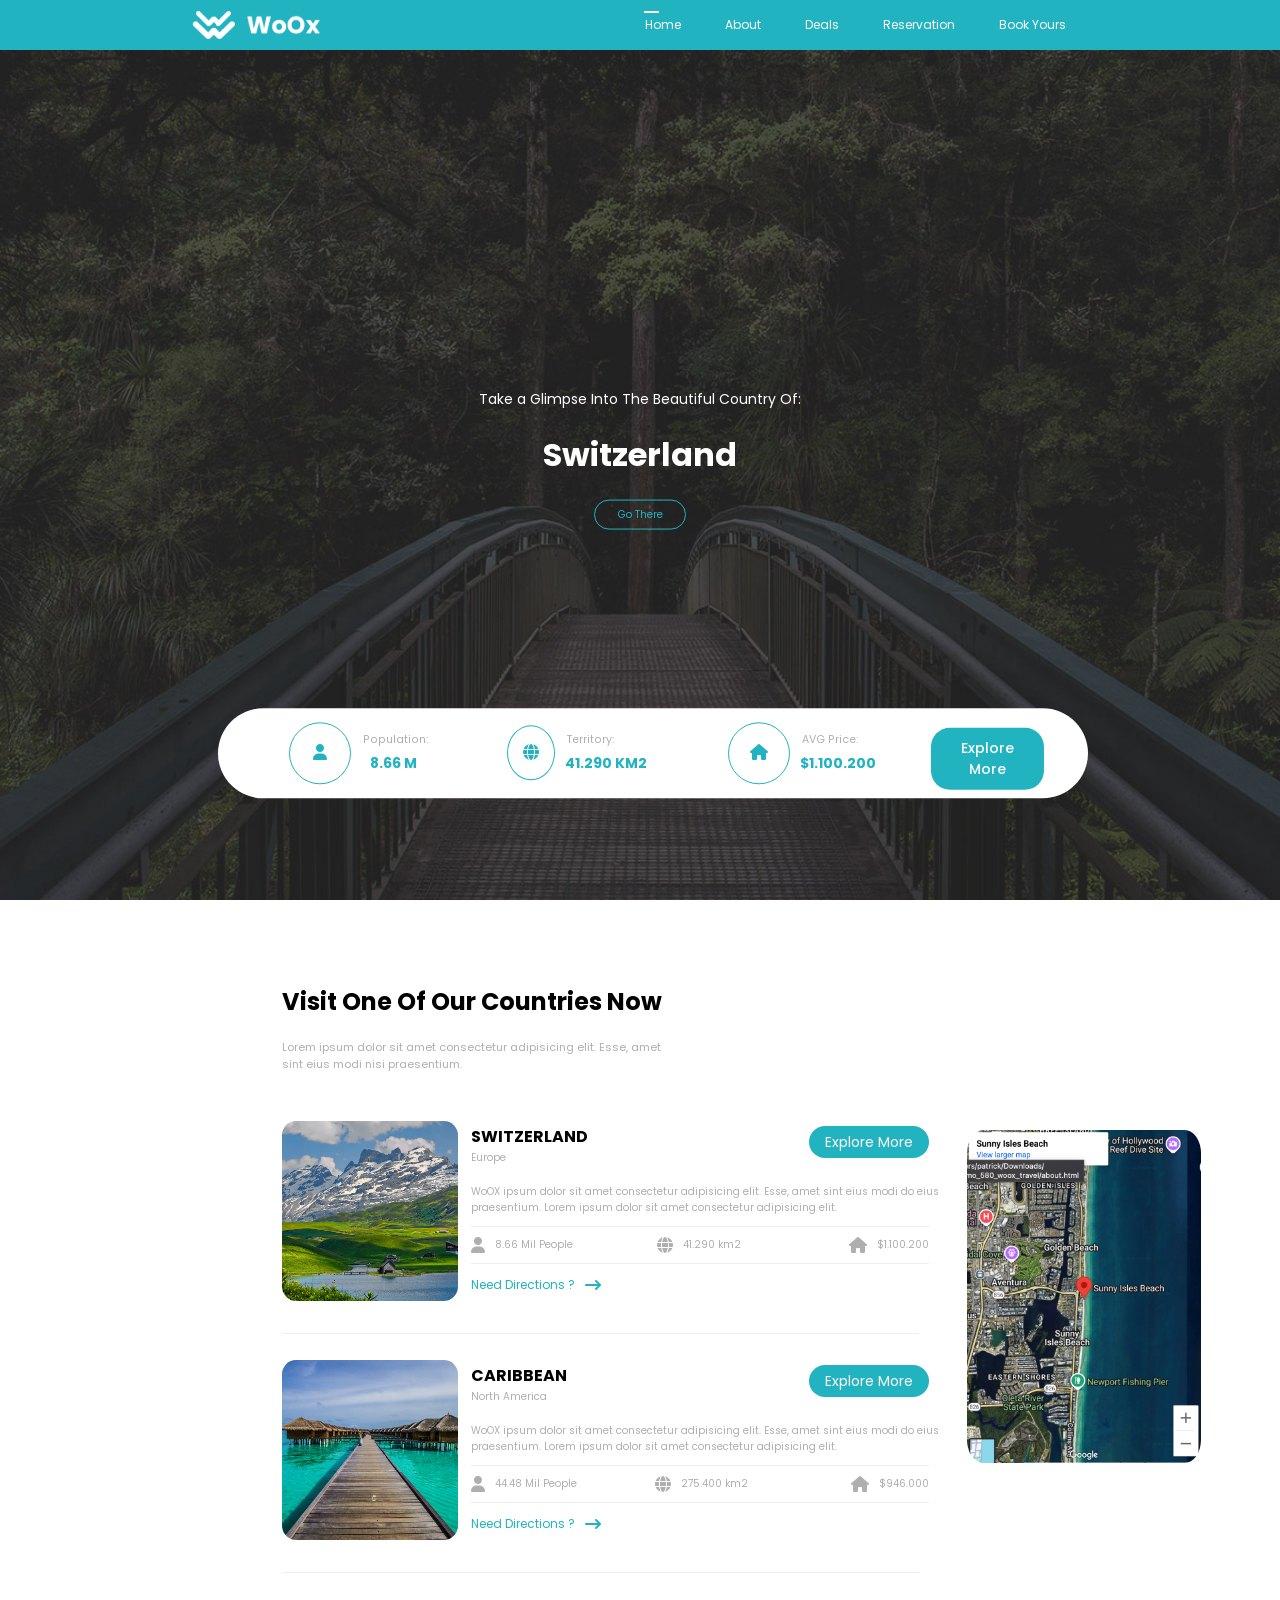
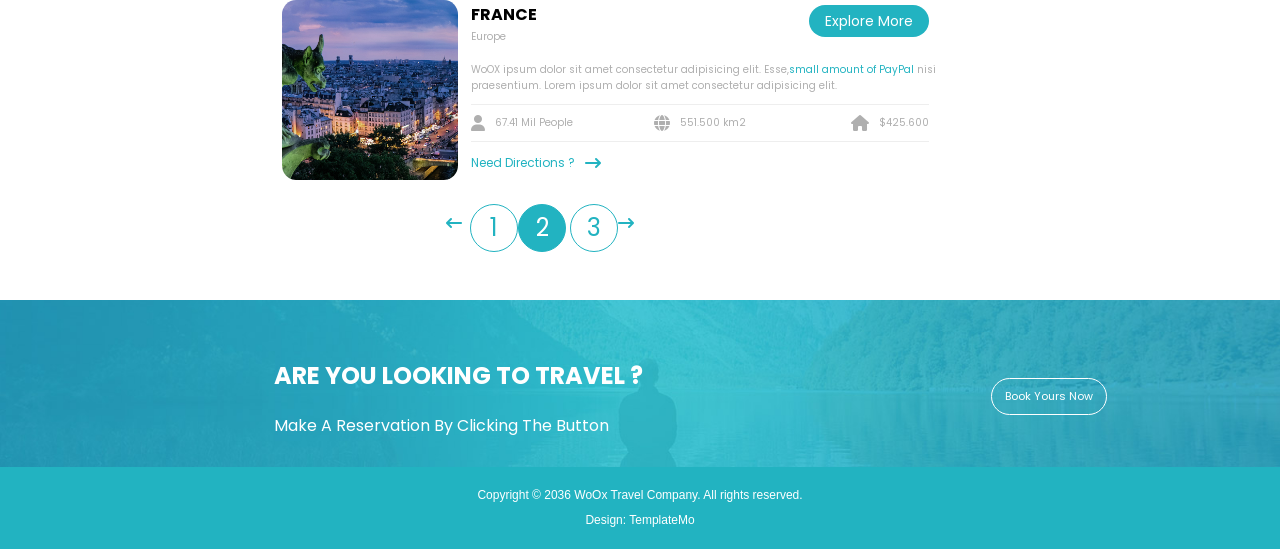
==== commit ae4fd6b1: "correction terminée" ====
--- a/solution/index.html
+++ b/solution/index.html
@@ -205,7 +205,7 @@
                     </div>
                 </div>
                 <div class="circle">
-                    <i class="fa fa-long-arrow-left" aria-hidden="true"></i>
+                    <i class="fa fa-long-arrow-left arrowleft" aria-hidden="true"></i>
                     <span id="circle1" class="circle1">1</span>
                     <span id="circle2" class="circle2">2</span>
                     <span id="circle1" class="circle3">3</span>
--- a/solution/style.css
+++ b/solution/style.css
@@ -107,6 +107,9 @@
     border: 1px solid #22b3c1;
     border-radius: 50%;
     padding: 15px;
+    line-height: 30px;
+    width: 30px;
+    height: 30px;
 }
 
 .grid .pop1 {
@@ -309,18 +312,23 @@
 }
 
 .circle .fa-long-arrow-right {
-    margin-left: 19%;
+    position: absolute;
+    top: 15%;
+    left: 24%;
     color: #22b3c1;
 }
 
 #circle1 {
     padding: 8px;
-    width: 16px;
+    width: 30px;
+    height: 30px;
     border: 1px solid #22b3c1;
     position: absolute;
     border-radius: 50%;
     text-align: center;
-    color: #22b3c1;
+    line-height: 30px;
+    color: #22b3c1;
+    font-size: 24px;
 }
 
 .circle1 {
@@ -330,21 +338,25 @@
 
 #circle2 {
     padding: 8px;
-    width: 16px;
+    width: 30px;
+    height: 30px;
     background-color: #22b3c1;
     border: 1px solid #22b3c1;
     position: absolute;
-    border-radius: 150px;
+    left: 10%;
+    border-radius: 50px;
+    line-height: 30px;
     text-align: center;
     color: #ffffff;
-    left: 9.5%;
-}
+    font-size: 24px;
+}
+
 .circle2 {
     margin-top: -1%;
 }
 
 .circle3 {
-    margin-left: 13%;
+    margin-left: 15%;
     margin-top: -1%;
 }
 
@@ -356,11 +368,12 @@
     align-items: center;
     color: #ffffff;
     padding: 3%;
-   
-}
-.reservation{
-    position: relative;
-  left: 8.4%;
+
+}
+
+.reservation {
+    position: relative;
+    left: 8.4%;
 }
 
 .img span.btn-book {
